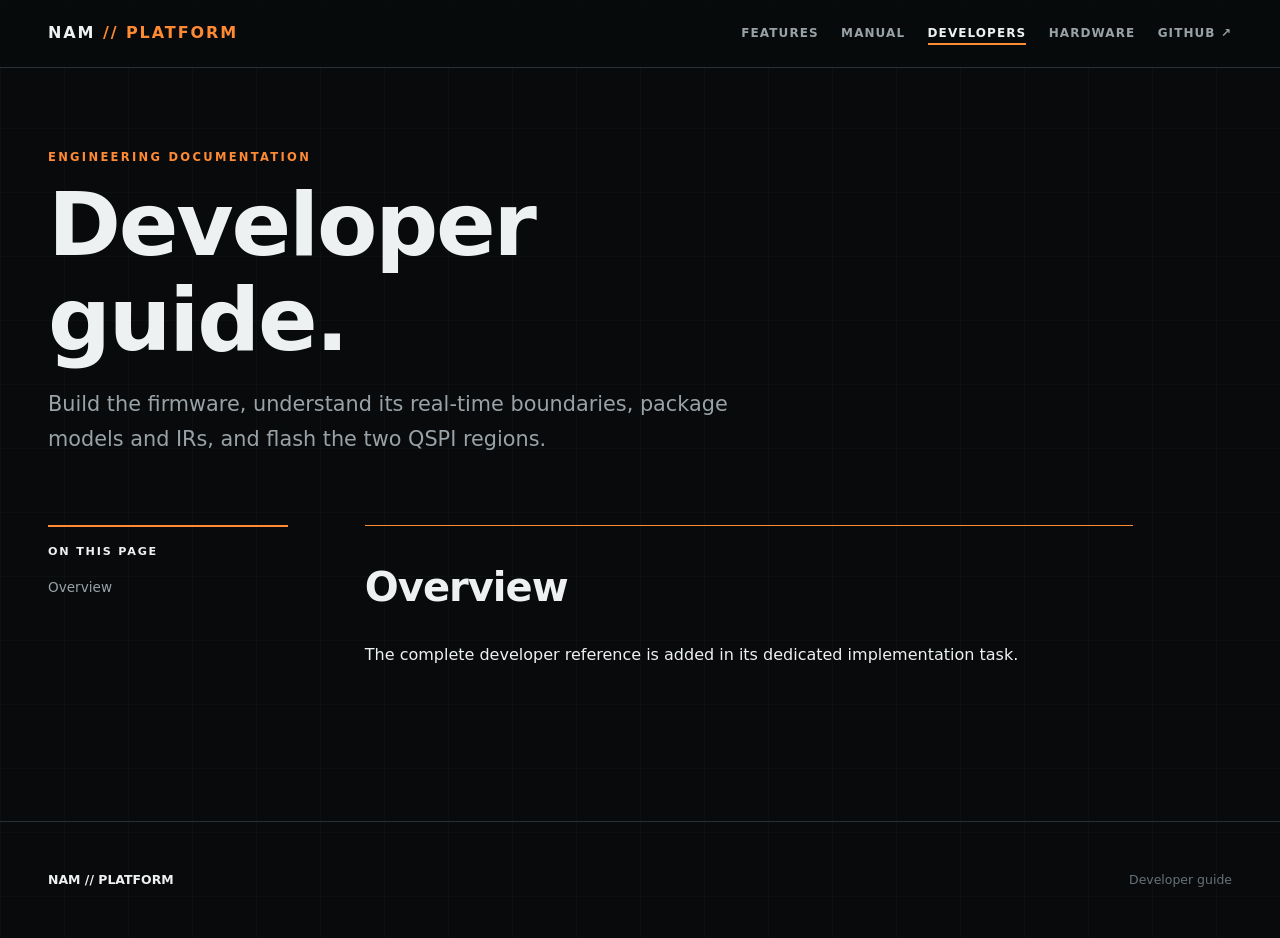
==== site/developers.html @ f5b3e2e0 "feat: add static project site shell" ====
<!doctype html>
<html lang="en">
<head>
  <meta charset="utf-8">
  <meta name="viewport" content="width=device-width, initial-scale=1">
  <meta name="description" content="Developer guide for building, flashing, and extending the NAM Platform Pedal firmware.">
  <title>Developer Guide · NAM Platform Pedal</title>
  <link rel="stylesheet" href="assets/site.css">
</head>
<body>
  <a class="skip-link" href="#content">Skip to content</a>
  <header class="site-header">
    <a class="wordmark" href="index.html">NAM <span>// PLATFORM</span></a>
    <button class="nav-toggle" type="button" aria-expanded="false" aria-controls="site-nav">Menu</button>
    <nav id="site-nav" aria-label="Primary">
      <a href="index.html">Features</a><a href="manual.html">Manual</a><a href="developers.html" aria-current="page">Developers</a><a href="hardware.html">Hardware</a><a href="https://github.com/balazsbencs/daisy-nam-pedal">GitHub <span aria-hidden="true">↗</span></a>
    </nav>
  </header>
  <main id="content">
    <div class="wrap page-hero"><div class="eyebrow">Engineering documentation</div><h1>Developer guide.</h1><p class="lede">Build the firmware, understand its real-time boundaries, package models and IRs, and flash the two QSPI regions.</p></div>
    <div class="wrap docs-layout"><aside class="toc"><strong>On this page</strong><a href="#overview">Overview</a></aside><article class="doc-content"><section id="overview"><h2>Overview</h2><p>The complete developer reference is added in its dedicated implementation task.</p></section></article></div>
  </main>
  <footer class="site-footer"><div class="footer-row"><strong>NAM // PLATFORM</strong><span>Developer guide</span></div></footer>
  <script src="assets/site.js" defer></script>
</body>
</html>
---- site/assets/site.css ----
:root {
  color-scheme: dark;
  --bg: #080a0c;
  --surface: #101416;
  --surface-2: #171c1f;
  --surface-3: #20262a;
  --line: #293136;
  --line-bright: #424d53;
  --text: #eef1f2;
  --muted: #98a2a7;
  --dim: #667279;
  --orange: #ff8a34;
  --cyan: #4bd4d0;
  --green: #55de91;
  --red: #ff5e57;
  --yellow: #f6cd55;
  --content: 74rem;
  --reading: 48rem;
  --radius: .75rem;
}

* { box-sizing: border-box; }
html { scroll-behavior: smooth; }
body {
  margin: 0;
  background:
    linear-gradient(rgba(255,255,255,.018) 1px, transparent 1px),
    linear-gradient(90deg, rgba(255,255,255,.018) 1px, transparent 1px),
    var(--bg);
  background-size: 4rem 4rem;
  color: var(--text);
  font-family: Inter, ui-sans-serif, system-ui, -apple-system, BlinkMacSystemFont, "Segoe UI", sans-serif;
  line-height: 1.65;
}

img, svg { max-width: 100%; }
a { color: var(--cyan); text-underline-offset: .2em; }
a:hover { color: var(--text); }
button, input { font: inherit; }
:focus-visible { outline: 3px solid var(--orange); outline-offset: 3px; }
::selection { background: var(--cyan); color: #061011; }

.skip-link {
  position: fixed;
  left: 1rem;
  top: -5rem;
  z-index: 100;
  background: var(--orange);
  color: #111;
  padding: .7rem 1rem;
  font-weight: 800;
}
.skip-link:focus { top: 1rem; }

.site-header {
  position: sticky;
  top: 0;
  z-index: 50;
  display: flex;
  align-items: center;
  justify-content: space-between;
  min-height: 4.25rem;
  padding: 0 max(1.25rem, calc((100% - var(--content)) / 2));
  border-bottom: 1px solid var(--line);
  background: rgba(8,10,12,.9);
  backdrop-filter: blur(18px);
}
.wordmark {
  color: var(--text);
  font-weight: 900;
  letter-spacing: .12em;
  text-decoration: none;
}
.wordmark span { color: var(--orange); }
#site-nav { display: flex; gap: 1.4rem; align-items: center; }
#site-nav a {
  color: var(--muted);
  font-size: .75rem;
  font-weight: 750;
  letter-spacing: .09em;
  text-decoration: none;
  text-transform: uppercase;
}
#site-nav a:hover, #site-nav a[aria-current="page"] { color: var(--text); }
#site-nav a[aria-current="page"] { box-shadow: 0 2px var(--orange); }
.nav-toggle {
  display: none;
  min-width: 44px;
  min-height: 44px;
  border: 1px solid var(--line-bright);
  background: var(--surface);
  color: var(--text);
}

main { min-height: 70vh; }
.wrap { width: min(calc(100% - 2.5rem), var(--content)); margin-inline: auto; }
.narrow { width: min(calc(100% - 2.5rem), var(--reading)); margin-inline: auto; }
.section { padding-block: clamp(4rem, 8vw, 7rem); border-top: 1px solid var(--line); }
.section-number, .eyebrow {
  color: var(--orange);
  font-size: .72rem;
  font-weight: 850;
  letter-spacing: .2em;
  text-transform: uppercase;
}
.eyebrow.cyan, .section-number.cyan { color: var(--cyan); }
h1, h2, h3 { margin-top: 0; line-height: 1.08; letter-spacing: -.025em; }
h1 { font-size: clamp(3rem, 8vw, 6.7rem); }
h2 { font-size: clamp(2rem, 4.5vw, 3.8rem); }
h3 { font-size: 1.25rem; }
p.lede { max-width: 43rem; color: var(--muted); font-size: clamp(1.05rem, 2vw, 1.3rem); }
.muted { color: var(--muted); }

.hero { padding-block: clamp(4.5rem, 10vw, 9rem); overflow: hidden; }
.hero-grid { display: grid; grid-template-columns: 1.05fr .95fr; gap: clamp(2.5rem, 7vw, 7rem); align-items: center; }
.hero h1 { margin: .7rem 0 1.2rem; max-width: 8ch; }
.hero-actions { display: flex; flex-wrap: wrap; gap: .75rem; margin-top: 2rem; }
.button {
  display: inline-flex;
  align-items: center;
  justify-content: center;
  min-height: 48px;
  padding: .7rem 1.1rem;
  border: 1px solid var(--cyan);
  color: var(--cyan);
  font-size: .78rem;
  font-weight: 850;
  letter-spacing: .08em;
  text-decoration: none;
  text-transform: uppercase;
}
.button.primary { border-color: var(--orange); background: var(--orange); color: #101010; }
.button:hover { border-color: var(--text); background: var(--text); color: #101010; }

.pedal-preview {
  width: min(100%, 29rem);
  margin-inline: auto;
  padding: 1.5rem;
  border: 1px solid var(--line-bright);
  border-radius: 1.5rem;
  background: linear-gradient(145deg, #30363a, #15191c 58%);
  box-shadow: 0 2.2rem 5rem rgba(0,0,0,.55), inset 0 1px rgba(255,255,255,.08);
}
.preview-knobs { display: grid; grid-template-columns: repeat(5, 1fr); gap: .65rem; }
.preview-knob { color: var(--muted); font-size: .55rem; font-weight: 800; text-align: center; text-transform: uppercase; }
.preview-knob::before {
  content: "";
  display: block;
  width: clamp(2.1rem, 6vw, 3.1rem);
  aspect-ratio: 1;
  margin: 0 auto .4rem;
  border: .5rem solid #b5babd;
  border-radius: 50%;
  background: conic-gradient(from 40deg, #262b2e 0 87%, var(--orange) 87% 90%, #262b2e 90%);
  box-shadow: 0 .2rem .4rem #090a0b;
}
.preview-screen {
  width: 43%;
  aspect-ratio: 3 / 4;
  margin: 2rem auto;
  padding: .75rem;
  border: 2px solid #59666c;
  border-radius: .35rem;
  background: #030506;
  box-shadow: inset 0 0 1.6rem #000;
  font-family: ui-monospace, SFMono-Regular, Menlo, monospace;
}
.screen-head { display: flex; justify-content: space-between; color: var(--dim); font-size: .55rem; }
.screen-badge { padding: .08rem .25rem; background: var(--green); color: #06110a; font-weight: 900; }
.screen-name { margin: .8rem 0; font-size: clamp(.65rem, 2vw, 1rem); font-weight: 800; }
.screen-block { margin-top: .45rem; padding: .42rem; border: 1px solid var(--orange); font-size: .58rem; }
.screen-block.cab { border-color: var(--cyan); }
.screen-block small { display: block; color: var(--orange); }
.screen-block.cab small { color: var(--cyan); }
.preview-switches { display: flex; justify-content: space-around; align-items: end; }
.preview-switch { color: var(--muted); font-size: .55rem; font-weight: 800; text-align: center; text-transform: uppercase; }
.preview-switch::before {
  content: "";
  display: block;
  width: 3.1rem;
  aspect-ratio: 1;
  margin: 0 auto .5rem;
  border: .48rem solid #8f9598;
  border-radius: 50%;
  background: #d7d9da;
  box-shadow: 0 .25rem 0 #565c5f;
}

.proof-grid { display: grid; grid-template-columns: repeat(4, 1fr); border: 1px solid var(--line); border-width: 1px 0; }
.proof { padding: 1.5rem; border-left: 1px solid var(--line); }
.proof:first-child { border-left: 0; }
.proof strong { display: block; font-size: 1.4rem; }
.proof span { color: var(--dim); font-size: .75rem; }

.feature-panel { margin-top: 2rem; padding: clamp(1.5rem, 4vw, 3rem); border: 1px solid var(--line); background: var(--surface); }
.feature-panel-grid, .path-grid { display: grid; grid-template-columns: 1fr 1fr; gap: 1rem; }
.path-card { min-height: 15rem; padding: 2rem; border: 1px solid var(--line); background: var(--surface); text-decoration: none; }
.path-card:hover { border-color: var(--cyan); background: var(--surface-2); }
.path-card.builder:hover { border-color: var(--orange); }
.path-card p { color: var(--muted); }
.path-card .card-link { color: var(--cyan); font-size: .76rem; font-weight: 850; letter-spacing: .1em; text-transform: uppercase; }
.path-card.builder .card-link { color: var(--orange); }

.signal-flow { display: flex; flex-wrap: wrap; gap: .55rem; align-items: center; margin-top: 2rem; }
.signal-flow span { padding: .55rem .7rem; border: 1px solid var(--line-bright); font: 700 .7rem ui-monospace, monospace; }
.signal-flow .amp { border-color: var(--orange); }
.signal-flow .cab { border-color: var(--cyan); }
.signal-flow .fx { border-color: var(--green); }
.signal-flow i { color: var(--dim); font-style: normal; }

.page-hero { padding-block: 5rem 3rem; }
.page-hero h1 { max-width: 11ch; margin: .6rem 0 1.1rem; font-size: clamp(3rem, 7vw, 5.5rem); }
.docs-layout { display: grid; grid-template-columns: 15rem minmax(0, var(--reading)); gap: clamp(2rem, 6vw, 6rem); align-items: start; padding-bottom: 6rem; }
.toc { position: sticky; top: 6rem; padding: 1rem 0; border-top: 2px solid var(--orange); }
.toc strong { display: block; margin-bottom: .65rem; font-size: .7rem; letter-spacing: .16em; text-transform: uppercase; }
.toc a { display: block; padding: .25rem 0; color: var(--muted); font-size: .85rem; text-decoration: none; }
.toc a:hover { color: var(--text); }
.doc-content section { padding: 2.5rem 0; border-top: 1px solid var(--line); scroll-margin-top: 5.5rem; }
.doc-content section:first-child { border-top-color: var(--orange); }
.doc-content h2 { font-size: clamp(1.7rem, 4vw, 2.5rem); }
.doc-content h3 { margin-top: 2rem; }
.doc-content li + li { margin-top: .45rem; }
.doc-content table { width: 100%; border-collapse: collapse; font-size: .88rem; }
.table-wrap { overflow-x: auto; border: 1px solid var(--line); }
th, td { padding: .75rem; border-bottom: 1px solid var(--line); text-align: left; vertical-align: top; }
th { color: var(--orange); font-size: .7rem; letter-spacing: .1em; text-transform: uppercase; }
tr:last-child td { border-bottom: 0; }
code { font-family: ui-monospace, SFMono-Regular, Menlo, monospace; color: #b9f4f1; }
pre { position: relative; overflow-x: auto; padding: 1.25rem; border: 1px solid var(--line); background: #050708; line-height: 1.5; }
.copy-code { position: absolute; top: .5rem; right: .5rem; min-width: 44px; min-height: 36px; border: 1px solid var(--line-bright); background: var(--surface-2); color: var(--muted); font-size: .7rem; }
.callout { margin: 1.5rem 0; padding: 1rem 1.1rem; border-left: 3px solid var(--cyan); background: var(--surface); }
.callout.warning { border-left-color: var(--orange); }
.callout.danger { border-left-color: var(--red); }
.callout strong { display: block; color: var(--text); }

.site-footer { padding: 3rem max(1.25rem, calc((100% - var(--content)) / 2)); border-top: 1px solid var(--line); color: var(--dim); font-size: .78rem; }
.site-footer strong { color: var(--text); }
.footer-row { display: flex; justify-content: space-between; gap: 2rem; }

@media (max-width: 52rem) {
  .nav-toggle { display: block; }
  #site-nav { display: none; position: absolute; top: 4.25rem; left: 0; right: 0; padding: 1.25rem; border-bottom: 1px solid var(--line); background: var(--bg); flex-direction: column; align-items: stretch; }
  #site-nav[data-open] { display: flex; }
  #site-nav a { min-height: 44px; display: flex; align-items: center; }
  .hero-grid, .feature-panel-grid, .docs-layout { grid-template-columns: 1fr; }
  .hero-copy { text-align: center; }
  .hero h1, .hero p { margin-inline: auto; }
  .hero-actions { justify-content: center; }
  .toc { position: static; columns: 2; }
  .proof-grid { grid-template-columns: 1fr 1fr; }
  .proof:nth-child(3) { border-left: 0; border-top: 1px solid var(--line); }
  .proof:nth-child(4) { border-top: 1px solid var(--line); }
}

@media (max-width: 34rem) {
  .wrap, .narrow { width: min(calc(100% - 1.5rem), var(--content)); }
  .hero { padding-top: 3rem; }
  .path-grid, .proof-grid { grid-template-columns: 1fr; }
  .proof { border-left: 0; border-top: 1px solid var(--line); }
  .proof:first-child { border-top: 0; }
  .toc { columns: 1; }
  .preview-knobs { gap: .25rem; }
  .preview-knob::before { border-width: .35rem; }
  .preview-screen { width: 52%; }
  .footer-row { flex-direction: column; }
}

@media (prefers-reduced-motion: reduce) {
  *, *::before, *::after { scroll-behavior: auto !important; animation-duration: .01ms !important; animation-iteration-count: 1 !important; transition-duration: .01ms !important; }
}
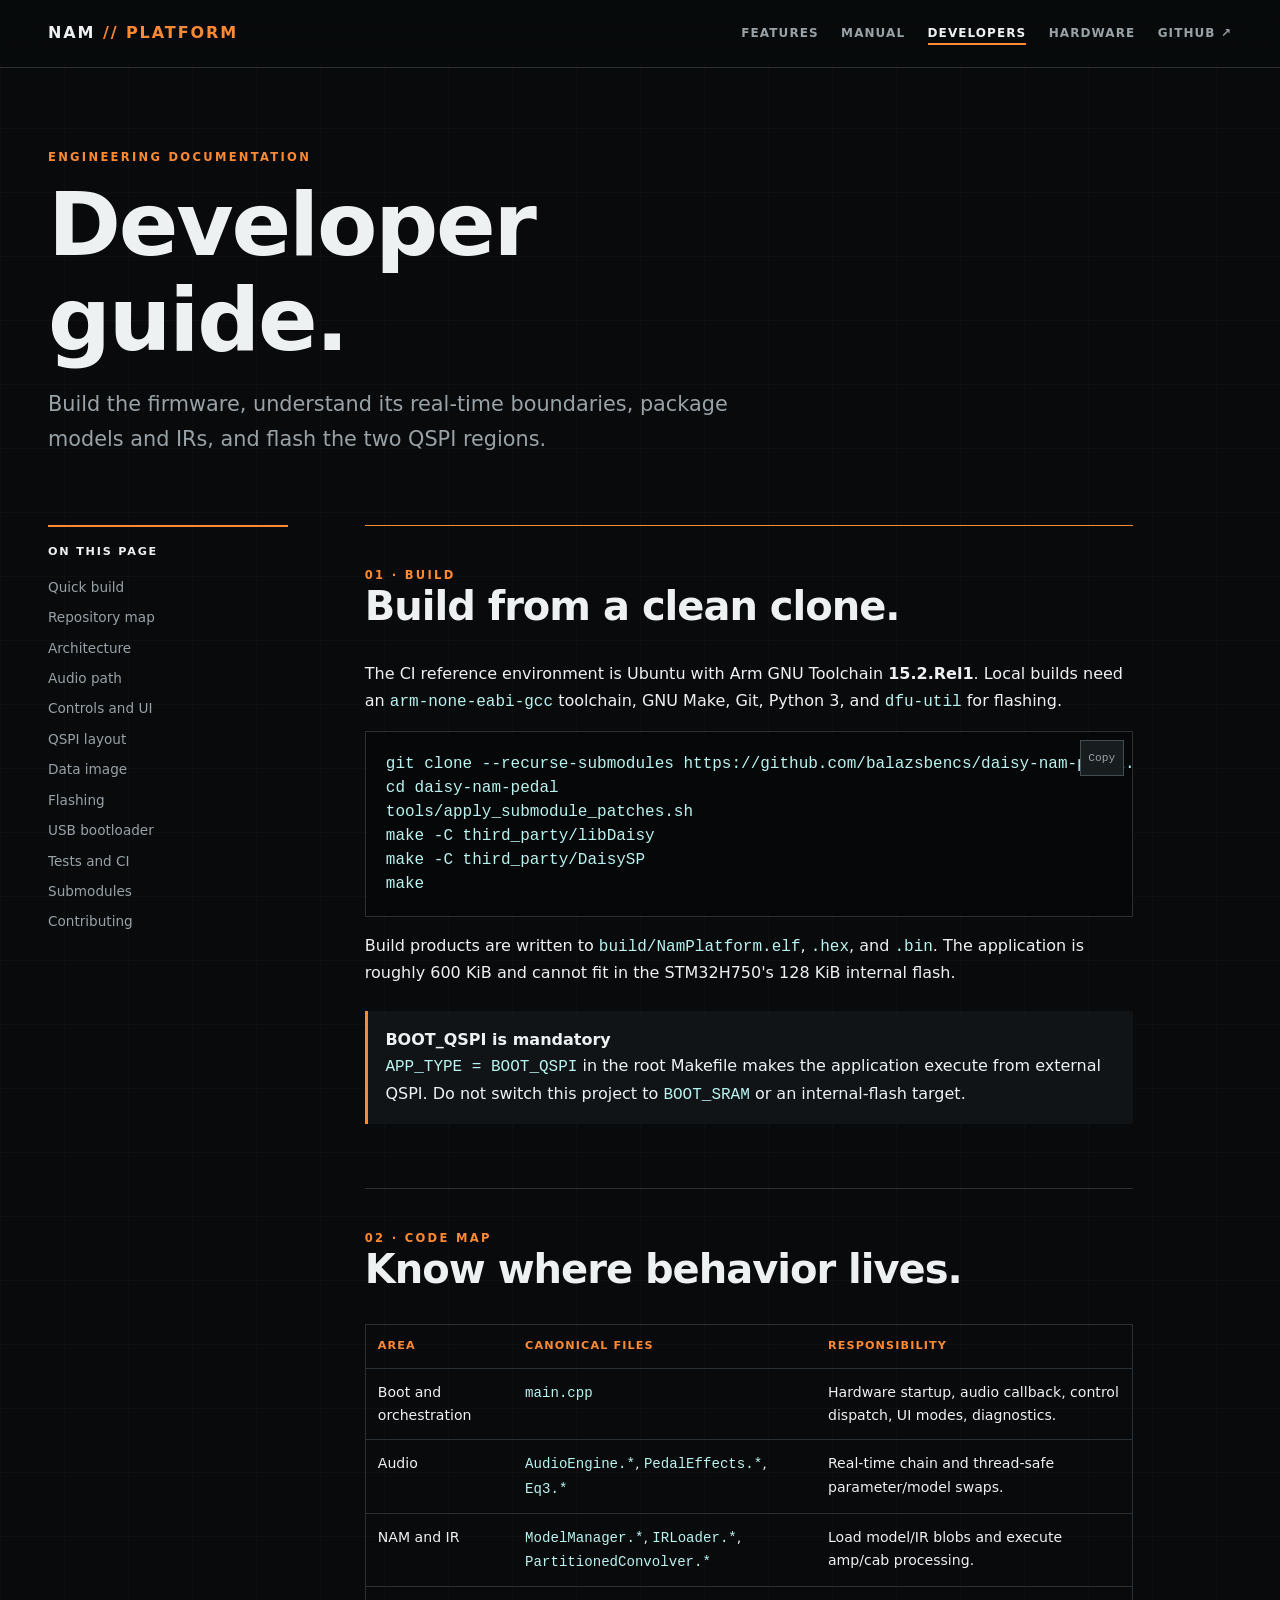
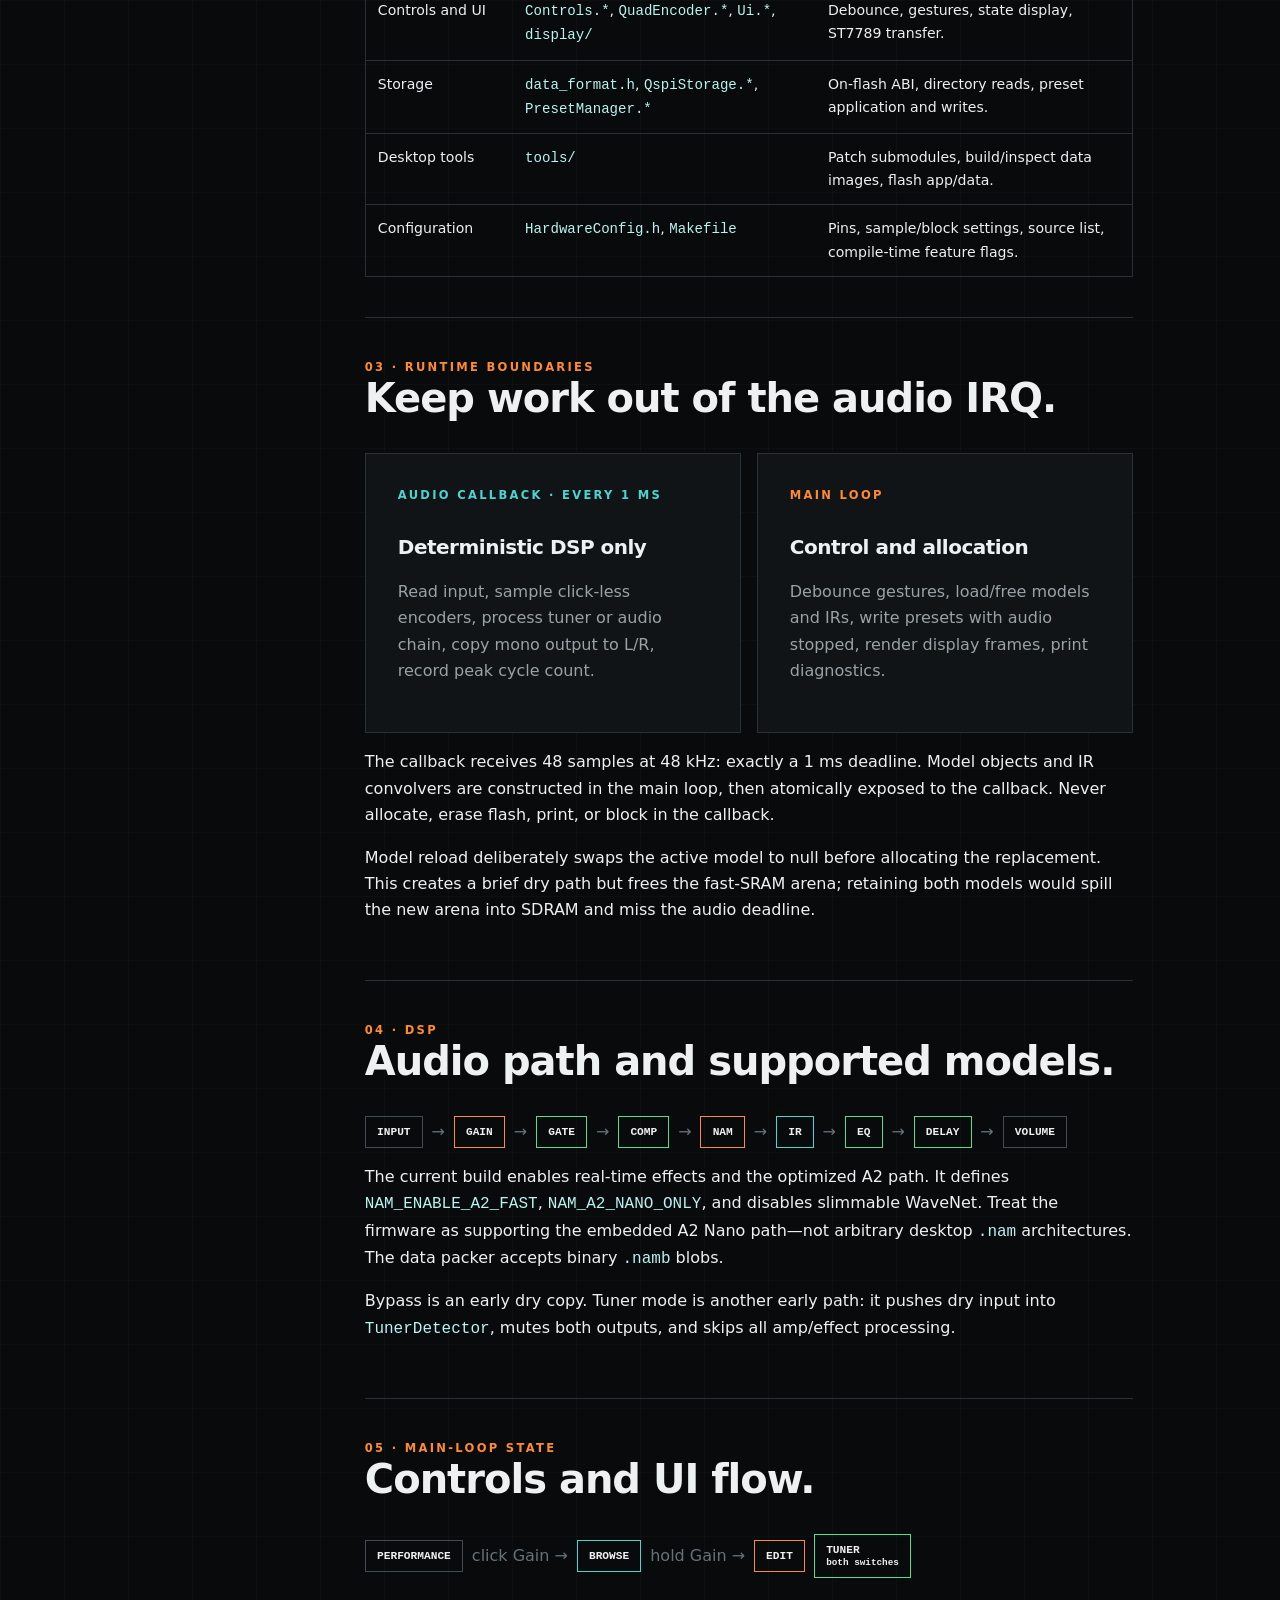
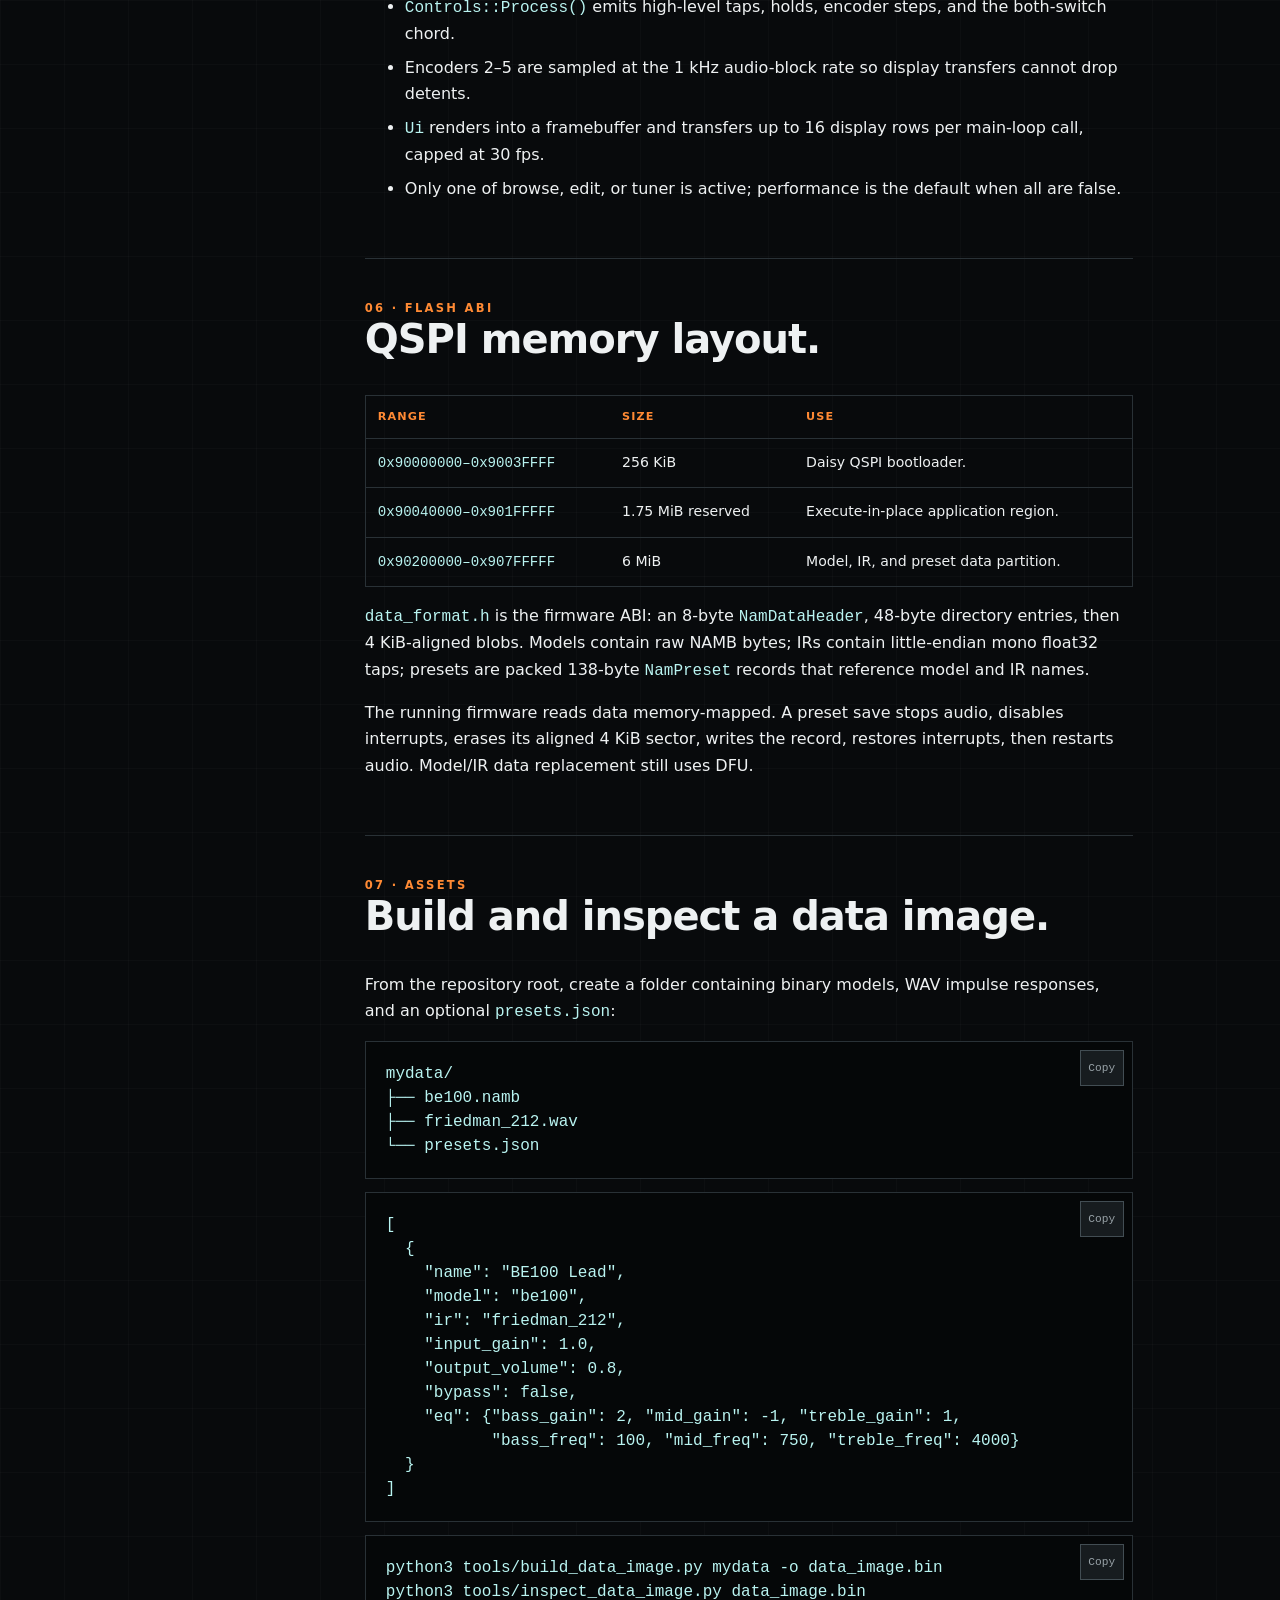
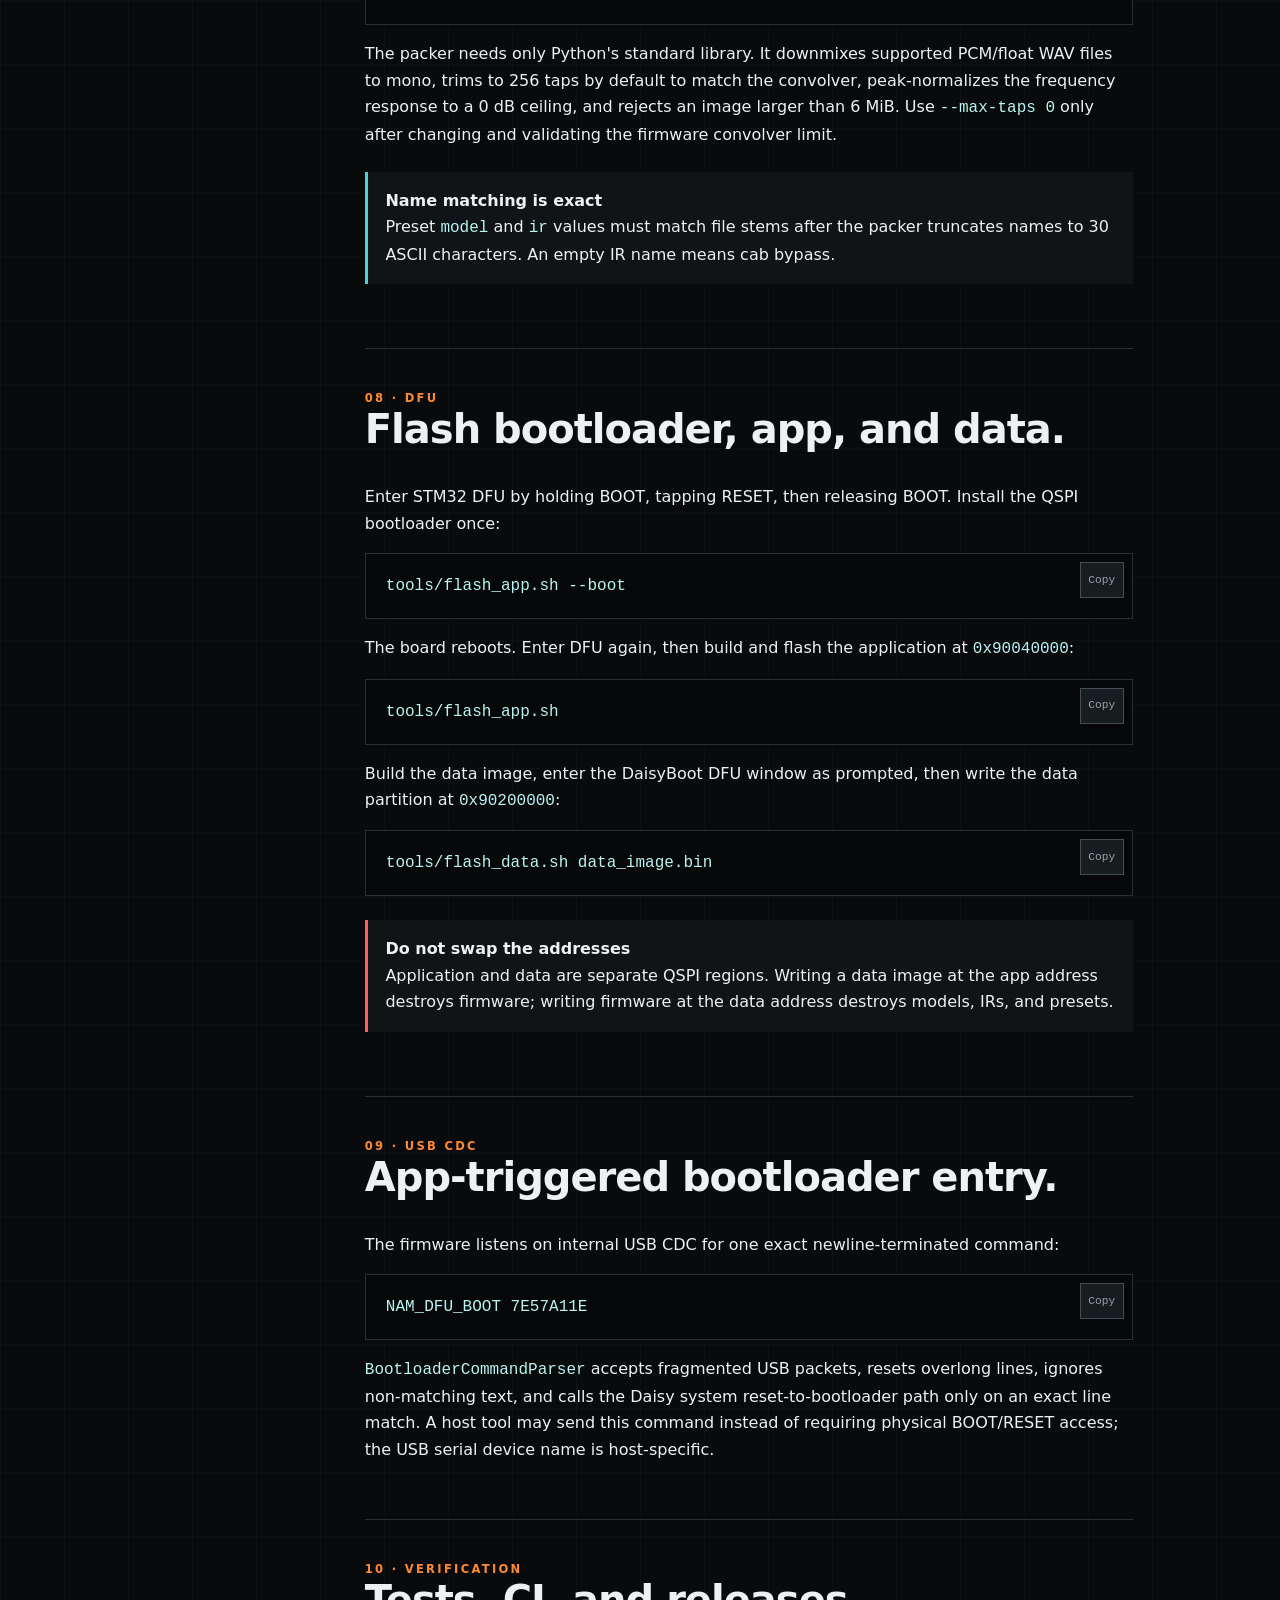
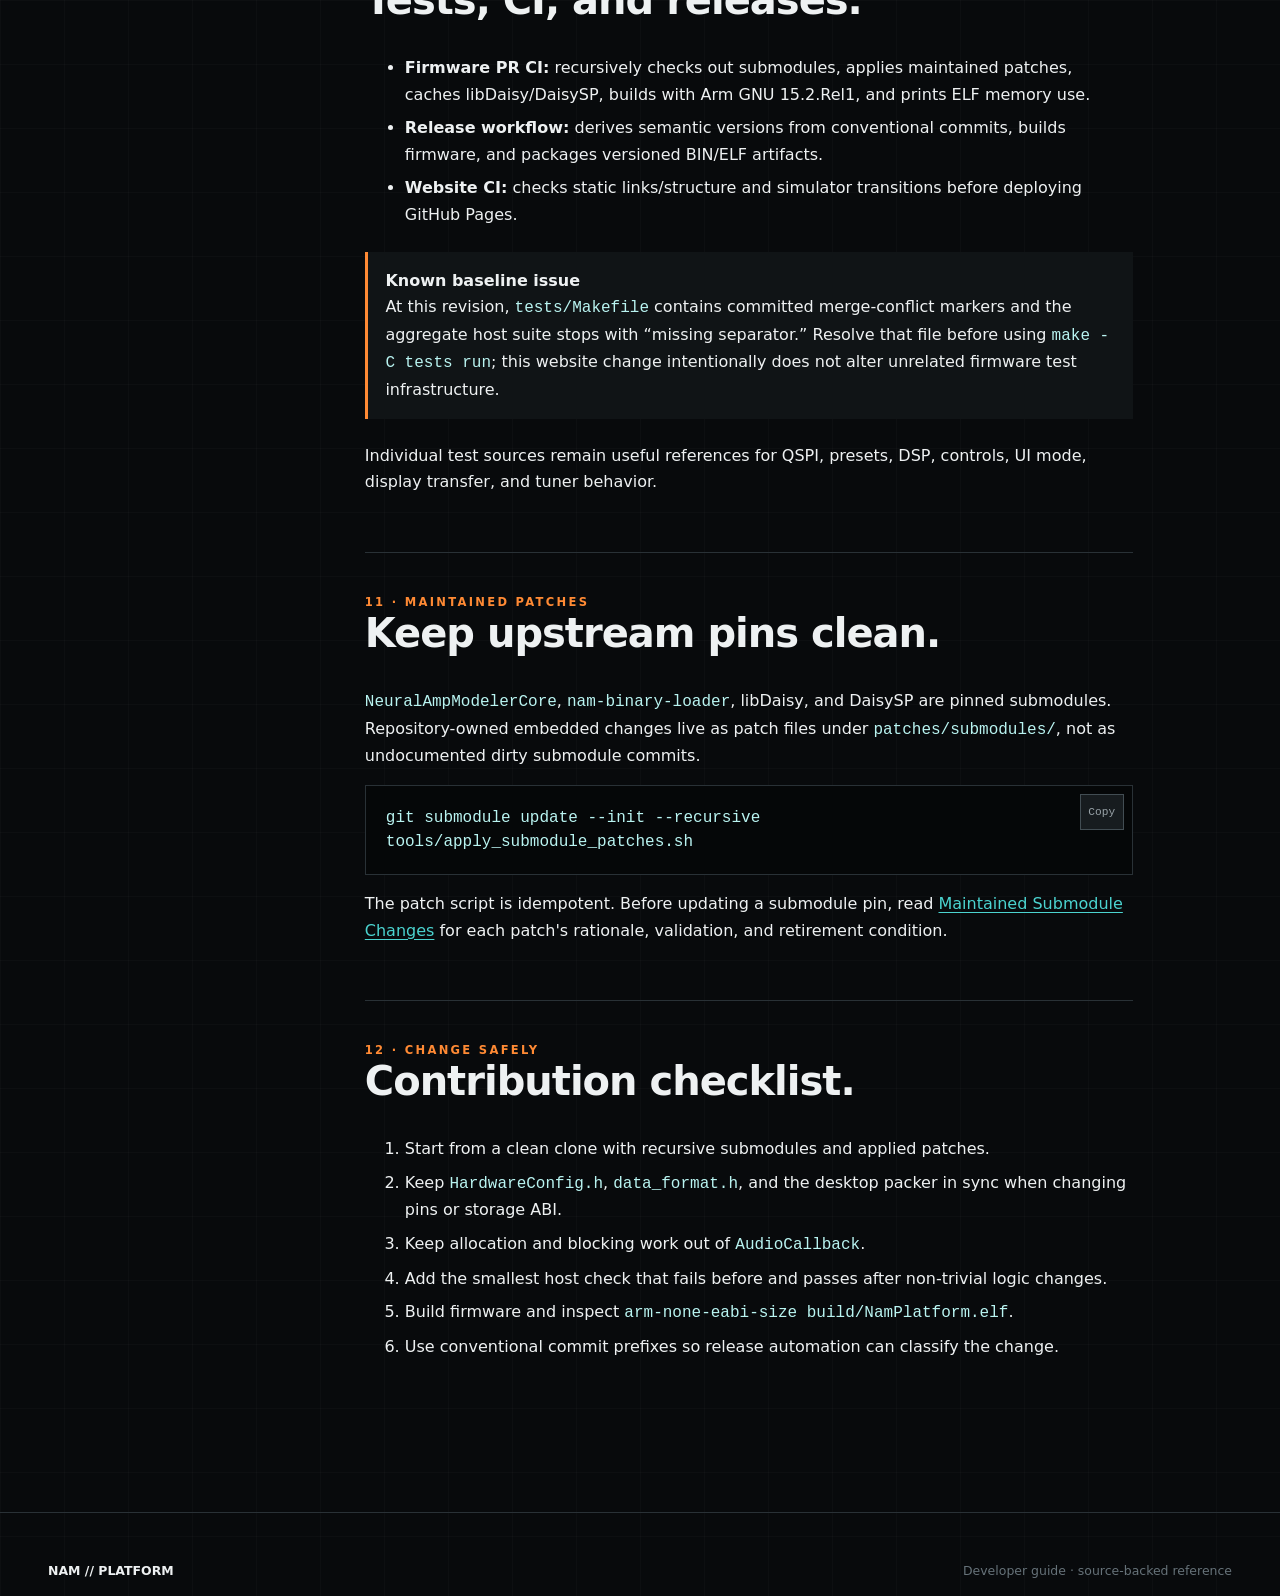
==== commit e589c3a4: "docs: add developer website guide" ====
--- a/site/developers.html
+++ b/site/developers.html
@@ -16,11 +16,178 @@
       <a href="index.html">Features</a><a href="manual.html">Manual</a><a href="developers.html" aria-current="page">Developers</a><a href="hardware.html">Hardware</a><a href="https://github.com/balazsbencs/daisy-nam-pedal">GitHub <span aria-hidden="true">↗</span></a>
     </nav>
   </header>
+
   <main id="content">
-    <div class="wrap page-hero"><div class="eyebrow">Engineering documentation</div><h1>Developer guide.</h1><p class="lede">Build the firmware, understand its real-time boundaries, package models and IRs, and flash the two QSPI regions.</p></div>
-    <div class="wrap docs-layout"><aside class="toc"><strong>On this page</strong><a href="#overview">Overview</a></aside><article class="doc-content"><section id="overview"><h2>Overview</h2><p>The complete developer reference is added in its dedicated implementation task.</p></section></article></div>
+    <div class="wrap page-hero">
+      <div class="eyebrow">Engineering documentation</div>
+      <h1>Developer guide.</h1>
+      <p class="lede">Build the firmware, understand its real-time boundaries, package models and IRs, and flash the two QSPI regions.</p>
+    </div>
+
+    <div class="wrap docs-layout">
+      <aside class="toc">
+        <strong>On this page</strong>
+        <a href="#quick-build">Quick build</a><a href="#repository">Repository map</a><a href="#architecture">Architecture</a><a href="#audio">Audio path</a><a href="#ui">Controls and UI</a><a href="#qspi">QSPI layout</a><a href="#data-image">Data image</a><a href="#flashing">Flashing</a><a href="#bootloader">USB bootloader</a><a href="#tests">Tests and CI</a><a href="#submodules">Submodules</a><a href="#contributing">Contributing</a>
+      </aside>
+
+      <article class="doc-content">
+        <section id="quick-build">
+          <div class="section-number">01 · Build</div>
+          <h2>Build from a clean clone.</h2>
+          <p>The CI reference environment is Ubuntu with Arm GNU Toolchain <strong>15.2.Rel1</strong>. Local builds need an <code>arm-none-eabi-gcc</code> toolchain, GNU Make, Git, Python 3, and <code>dfu-util</code> for flashing.</p>
+          <pre><code>git clone --recurse-submodules https://github.com/balazsbencs/daisy-nam-pedal.git
+cd daisy-nam-pedal
+tools/apply_submodule_patches.sh
+make -C third_party/libDaisy
+make -C third_party/DaisySP
+make</code></pre>
+          <p>Build products are written to <code>build/NamPlatform.elf</code>, <code>.hex</code>, and <code>.bin</code>. The application is roughly 600 KiB and cannot fit in the STM32H750's 128 KiB internal flash.</p>
+          <div class="callout warning"><strong>BOOT_QSPI is mandatory</strong><code>APP_TYPE = BOOT_QSPI</code> in the root Makefile makes the application execute from external QSPI. Do not switch this project to <code>BOOT_SRAM</code> or an internal-flash target.</div>
+        </section>
+
+        <section id="repository">
+          <div class="section-number">02 · Code map</div>
+          <h2>Know where behavior lives.</h2>
+          <div class="table-wrap"><table><thead><tr><th>Area</th><th>Canonical files</th><th>Responsibility</th></tr></thead><tbody>
+            <tr><td>Boot and orchestration</td><td><code>main.cpp</code></td><td>Hardware startup, audio callback, control dispatch, UI modes, diagnostics.</td></tr>
+            <tr><td>Audio</td><td><code>AudioEngine.*</code>, <code>PedalEffects.*</code>, <code>Eq3.*</code></td><td>Real-time chain and thread-safe parameter/model swaps.</td></tr>
+            <tr><td>NAM and IR</td><td><code>ModelManager.*</code>, <code>IRLoader.*</code>, <code>PartitionedConvolver.*</code></td><td>Load model/IR blobs and execute amp/cab processing.</td></tr>
+            <tr><td>Controls and UI</td><td><code>Controls.*</code>, <code>QuadEncoder.*</code>, <code>Ui.*</code>, <code>display/</code></td><td>Debounce, gestures, state display, ST7789 transfer.</td></tr>
+            <tr><td>Storage</td><td><code>data_format.h</code>, <code>QspiStorage.*</code>, <code>PresetManager.*</code></td><td>On-flash ABI, directory reads, preset application and writes.</td></tr>
+            <tr><td>Desktop tools</td><td><code>tools/</code></td><td>Patch submodules, build/inspect data images, flash app/data.</td></tr>
+            <tr><td>Configuration</td><td><code>HardwareConfig.h</code>, <code>Makefile</code></td><td>Pins, sample/block settings, source list, compile-time feature flags.</td></tr>
+          </tbody></table></div>
+        </section>
+
+        <section id="architecture">
+          <div class="section-number">03 · Runtime boundaries</div>
+          <h2>Keep work out of the audio IRQ.</h2>
+          <div class="feature-panel-grid" aria-label="Audio interrupt and main loop responsibilities">
+            <div class="path-card"><div class="eyebrow cyan">Audio callback · every 1 ms</div><h3>Deterministic DSP only</h3><p>Read input, sample click-less encoders, process tuner or audio chain, copy mono output to L/R, record peak cycle count.</p></div>
+            <div class="path-card builder"><div class="eyebrow">Main loop</div><h3>Control and allocation</h3><p>Debounce gestures, load/free models and IRs, write presets with audio stopped, render display frames, print diagnostics.</p></div>
+          </div>
+          <p>The callback receives 48 samples at 48 kHz: exactly a 1 ms deadline. Model objects and IR convolvers are constructed in the main loop, then atomically exposed to the callback. Never allocate, erase flash, print, or block in the callback.</p>
+          <p>Model reload deliberately swaps the active model to null before allocating the replacement. This creates a brief dry path but frees the fast-SRAM arena; retaining both models would spill the new arena into SDRAM and miss the audio deadline.</p>
+        </section>
+
+        <section id="audio">
+          <div class="section-number">04 · DSP</div>
+          <h2>Audio path and supported models.</h2>
+          <div class="signal-flow" aria-label="Audio callback processing order">
+            <span>INPUT</span><i>→</i><span class="amp">GAIN</span><i>→</i><span class="fx">GATE</span><i>→</i><span class="fx">COMP</span><i>→</i><span class="amp">NAM</span><i>→</i><span class="cab">IR</span><i>→</i><span class="fx">EQ</span><i>→</i><span class="fx">DELAY</span><i>→</i><span>VOLUME</span>
+          </div>
+          <p>The current build enables real-time effects and the optimized A2 path. It defines <code>NAM_ENABLE_A2_FAST</code>, <code>NAM_A2_NANO_ONLY</code>, and disables slimmable WaveNet. Treat the firmware as supporting the embedded A2 Nano path—not arbitrary desktop <code>.nam</code> architectures. The data packer accepts binary <code>.namb</code> blobs.</p>
+          <p>Bypass is an early dry copy. Tuner mode is another early path: it pushes dry input into <code>TunerDetector</code>, mutes both outputs, and skips all amp/effect processing.</p>
+        </section>
+
+        <section id="ui">
+          <div class="section-number">05 · Main-loop state</div>
+          <h2>Controls and UI flow.</h2>
+          <div class="signal-flow" aria-label="User interface state transitions"><span>PERFORMANCE</span><i>click Gain →</i><span class="cab">BROWSE</span><i>hold Gain →</i><span class="amp">EDIT</span><span class="fx">TUNER<br><small>both switches</small></span></div>
+          <ul>
+            <li><code>Controls::Process()</code> emits high-level taps, holds, encoder steps, and the both-switch chord.</li>
+            <li>Encoders 2–5 are sampled at the 1 kHz audio-block rate so display transfers cannot drop detents.</li>
+            <li><code>Ui</code> renders into a framebuffer and transfers up to 16 display rows per main-loop call, capped at 30 fps.</li>
+            <li>Only one of browse, edit, or tuner is active; performance is the default when all are false.</li>
+          </ul>
+        </section>
+
+        <section id="qspi">
+          <div class="section-number">06 · Flash ABI</div>
+          <h2>QSPI memory layout.</h2>
+          <div class="table-wrap"><table><thead><tr><th>Range</th><th>Size</th><th>Use</th></tr></thead><tbody>
+            <tr><td><code>0x90000000–0x9003FFFF</code></td><td>256 KiB</td><td>Daisy QSPI bootloader.</td></tr>
+            <tr><td><code>0x90040000–0x901FFFFF</code></td><td>1.75 MiB reserved</td><td>Execute-in-place application region.</td></tr>
+            <tr><td><code>0x90200000–0x907FFFFF</code></td><td>6 MiB</td><td>Model, IR, and preset data partition.</td></tr>
+          </tbody></table></div>
+          <p><code>data_format.h</code> is the firmware ABI: an 8-byte <code>NamDataHeader</code>, 48-byte directory entries, then 4 KiB-aligned blobs. Models contain raw NAMB bytes; IRs contain little-endian mono float32 taps; presets are packed 138-byte <code>NamPreset</code> records that reference model and IR names.</p>
+          <p>The running firmware reads data memory-mapped. A preset save stops audio, disables interrupts, erases its aligned 4 KiB sector, writes the record, restores interrupts, then restarts audio. Model/IR data replacement still uses DFU.</p>
+        </section>
+
+        <section id="data-image">
+          <div class="section-number">07 · Assets</div>
+          <h2>Build and inspect a data image.</h2>
+          <p>From the repository root, create a folder containing binary models, WAV impulse responses, and an optional <code>presets.json</code>:</p>
+          <pre><code>mydata/
+├── be100.namb
+├── friedman_212.wav
+└── presets.json</code></pre>
+          <pre><code>[
+  {
+    "name": "BE100 Lead",
+    "model": "be100",
+    "ir": "friedman_212",
+    "input_gain": 1.0,
+    "output_volume": 0.8,
+    "bypass": false,
+    "eq": {"bass_gain": 2, "mid_gain": -1, "treble_gain": 1,
+           "bass_freq": 100, "mid_freq": 750, "treble_freq": 4000}
+  }
+]</code></pre>
+          <pre><code>python3 tools/build_data_image.py mydata -o data_image.bin
+python3 tools/inspect_data_image.py data_image.bin</code></pre>
+          <p>The packer needs only Python's standard library. It downmixes supported PCM/float WAV files to mono, trims to 256 taps by default to match the convolver, peak-normalizes the frequency response to a 0 dB ceiling, and rejects an image larger than 6 MiB. Use <code>--max-taps 0</code> only after changing and validating the firmware convolver limit.</p>
+          <div class="callout"><strong>Name matching is exact</strong>Preset <code>model</code> and <code>ir</code> values must match file stems after the packer truncates names to 30 ASCII characters. An empty IR name means cab bypass.</div>
+        </section>
+
+        <section id="flashing">
+          <div class="section-number">08 · DFU</div>
+          <h2>Flash bootloader, app, and data.</h2>
+          <p>Enter STM32 DFU by holding BOOT, tapping RESET, then releasing BOOT. Install the QSPI bootloader once:</p>
+          <pre><code>tools/flash_app.sh --boot</code></pre>
+          <p>The board reboots. Enter DFU again, then build and flash the application at <code>0x90040000</code>:</p>
+          <pre><code>tools/flash_app.sh</code></pre>
+          <p>Build the data image, enter the DaisyBoot DFU window as prompted, then write the data partition at <code>0x90200000</code>:</p>
+          <pre><code>tools/flash_data.sh data_image.bin</code></pre>
+          <div class="callout danger"><strong>Do not swap the addresses</strong>Application and data are separate QSPI regions. Writing a data image at the app address destroys firmware; writing firmware at the data address destroys models, IRs, and presets.</div>
+        </section>
+
+        <section id="bootloader">
+          <div class="section-number">09 · USB CDC</div>
+          <h2>App-triggered bootloader entry.</h2>
+          <p>The firmware listens on internal USB CDC for one exact newline-terminated command:</p>
+          <pre><code>NAM_DFU_BOOT 7E57A11E</code></pre>
+          <p><code>BootloaderCommandParser</code> accepts fragmented USB packets, resets overlong lines, ignores non-matching text, and calls the Daisy system reset-to-bootloader path only on an exact line match. A host tool may send this command instead of requiring physical BOOT/RESET access; the USB serial device name is host-specific.</p>
+        </section>
+
+        <section id="tests">
+          <div class="section-number">10 · Verification</div>
+          <h2>Tests, CI, and releases.</h2>
+          <ul>
+            <li><strong>Firmware PR CI:</strong> recursively checks out submodules, applies maintained patches, caches libDaisy/DaisySP, builds with Arm GNU 15.2.Rel1, and prints ELF memory use.</li>
+            <li><strong>Release workflow:</strong> derives semantic versions from conventional commits, builds firmware, and packages versioned BIN/ELF artifacts.</li>
+            <li><strong>Website CI:</strong> checks static links/structure and simulator transitions before deploying GitHub Pages.</li>
+          </ul>
+          <div class="callout warning"><strong>Known baseline issue</strong>At this revision, <code>tests/Makefile</code> contains committed merge-conflict markers and the aggregate host suite stops with “missing separator.” Resolve that file before using <code>make -C tests run</code>; this website change intentionally does not alter unrelated firmware test infrastructure.</div>
+          <p>Individual test sources remain useful references for QSPI, presets, DSP, controls, UI mode, display transfer, and tuner behavior.</p>
+        </section>
+
+        <section id="submodules">
+          <div class="section-number">11 · Maintained patches</div>
+          <h2>Keep upstream pins clean.</h2>
+          <p><code>NeuralAmpModelerCore</code>, <code>nam-binary-loader</code>, libDaisy, and DaisySP are pinned submodules. Repository-owned embedded changes live as patch files under <code>patches/submodules/</code>, not as undocumented dirty submodule commits.</p>
+          <pre><code>git submodule update --init --recursive
+tools/apply_submodule_patches.sh</code></pre>
+          <p>The patch script is idempotent. Before updating a submodule pin, read <a href="https://github.com/balazsbencs/daisy-nam-pedal/blob/main/docs/SUBMODULE_CHANGES.md">Maintained Submodule Changes</a> for each patch's rationale, validation, and retirement condition.</p>
+        </section>
+
+        <section id="contributing">
+          <div class="section-number">12 · Change safely</div>
+          <h2>Contribution checklist.</h2>
+          <ol>
+            <li>Start from a clean clone with recursive submodules and applied patches.</li>
+            <li>Keep <code>HardwareConfig.h</code>, <code>data_format.h</code>, and the desktop packer in sync when changing pins or storage ABI.</li>
+            <li>Keep allocation and blocking work out of <code>AudioCallback</code>.</li>
+            <li>Add the smallest host check that fails before and passes after non-trivial logic changes.</li>
+            <li>Build firmware and inspect <code>arm-none-eabi-size build/NamPlatform.elf</code>.</li>
+            <li>Use conventional commit prefixes so release automation can classify the change.</li>
+          </ol>
+        </section>
+      </article>
+    </div>
   </main>
-  <footer class="site-footer"><div class="footer-row"><strong>NAM // PLATFORM</strong><span>Developer guide</span></div></footer>
+
+  <footer class="site-footer"><div class="footer-row"><strong>NAM // PLATFORM</strong><span>Developer guide · source-backed reference</span></div></footer>
   <script src="assets/site.js" defer></script>
 </body>
 </html>
--- a/site/assets/site.css
+++ b/site/assets/site.css
@@ -233,6 +233,93 @@
 .callout.danger { border-left-color: var(--red); }
 .callout strong { display: block; color: var(--text); }
 
+.simulator-workbench { display: grid; grid-template-columns: minmax(19rem, 31rem) minmax(15rem, 1fr); gap: clamp(1.5rem, 5vw, 4rem); align-items: start; }
+.pedal {
+  padding: clamp(1rem, 3vw, 1.6rem);
+  border: 1px solid var(--line-bright);
+  border-radius: 1.5rem;
+  background: linear-gradient(145deg, #30363a, #15191c 58%);
+  box-shadow: 0 2rem 4rem rgba(0,0,0,.5), inset 0 1px rgba(255,255,255,.08);
+  touch-action: pan-y;
+}
+.pedal-controls { display: grid; grid-template-columns: repeat(5, minmax(0, 1fr)); gap: .35rem; }
+.encoder-control, .footswitch {
+  min-width: 44px;
+  min-height: 58px;
+  padding: .25rem;
+  border: 0;
+  background: transparent;
+  color: var(--muted);
+  font-size: clamp(.48rem, 1.5vw, .62rem);
+  font-weight: 850;
+  letter-spacing: .05em;
+  text-transform: uppercase;
+  touch-action: none;
+  user-select: none;
+}
+.encoder-control:disabled { opacity: .35; }
+.knob {
+  --turn: 0deg;
+  position: relative;
+  display: block;
+  width: clamp(2.5rem, 8vw, 3.7rem);
+  aspect-ratio: 1;
+  margin: 0 auto .4rem;
+  border: clamp(.38rem, 1.2vw, .58rem) solid #b4b9bc;
+  border-radius: 50%;
+  background: #252a2d;
+  box-shadow: 0 .25rem .45rem #090a0b, inset 0 0 0 1px #151719;
+  transform: rotate(var(--turn));
+}
+.knob::after { content: ""; position: absolute; left: calc(50% - 1px); top: .15rem; width: 2px; height: 32%; background: var(--orange); }
+.control-value { display: block; margin-top: .2rem; color: var(--text); font-family: ui-monospace, monospace; font-size: .62rem; letter-spacing: 0; }
+.pedal-screen {
+  width: min(58%, 15rem);
+  aspect-ratio: 3 / 4;
+  margin: 1.6rem auto;
+  overflow: hidden;
+  padding: clamp(.7rem, 2.2vw, 1rem);
+  border: 2px solid #5a676d;
+  border-radius: .4rem;
+  background: #020405;
+  box-shadow: inset 0 0 1.6rem #000;
+  font-family: ui-monospace, SFMono-Regular, Menlo, monospace;
+  line-height: 1.25;
+}
+.display-header { display: flex; justify-content: space-between; align-items: center; color: var(--dim); font-size: clamp(.52rem, 1.6vw, .7rem); }
+.display-badge { padding: .12rem .3rem; background: var(--green); color: #061109; font-weight: 900; }
+.display-badge.bypass { background: var(--red); color: #180303; }
+.display-title { overflow: hidden; margin: .8rem 0; color: var(--text); font-size: clamp(.75rem, 2.4vw, 1.15rem); font-weight: 900; text-overflow: ellipsis; white-space: nowrap; }
+.display-edited { color: var(--yellow); font-size: .58rem; }
+.display-card { margin-top: .5rem; padding: .5rem; border: 1px solid var(--orange); font-size: clamp(.56rem, 1.7vw, .75rem); }
+.display-card.cab { border-color: var(--cyan); }
+.display-card small { display: block; color: var(--orange); }
+.display-card.cab small { color: var(--cyan); }
+.display-meters { display: grid; grid-template-columns: repeat(5, 1fr); gap: .25rem; height: 3.5rem; margin-top: .65rem; align-items: end; }
+.display-meter { position: relative; height: 100%; border: 1px solid #253035; }
+.display-meter::after { content: ""; position: absolute; inset: auto 2px 2px; height: var(--meter, 20%); background: var(--green); }
+.display-meter:first-child::after, .display-meter:last-child::after { background: var(--cyan); }
+.display-meter span { position: absolute; bottom: -1rem; left: 50%; color: var(--dim); font-size: .42rem; transform: translateX(-50%); }
+.display-list { margin: .6rem -.3rem 0; padding: 0; list-style: none; font-size: clamp(.56rem, 1.8vw, .75rem); }
+.display-list li { overflow: hidden; padding: .35rem .45rem; text-overflow: ellipsis; white-space: nowrap; }
+.display-list li.active { border-left: 3px solid var(--green); background: #11181a; color: var(--green); }
+.display-list li.editing { border-left-color: var(--cyan); color: var(--cyan); }
+.display-list small { display: block; color: var(--dim); }
+.display-tuner { display: grid; place-items: center; height: 80%; text-align: center; }
+.display-note { font-size: clamp(2rem, 8vw, 4rem); font-weight: 900; }
+.tuner-track { position: relative; width: 100%; height: 2px; margin: 1rem 0; background: var(--dim); }
+.tuner-track::before { content: ""; position: absolute; left: calc(50% - 1px); top: -.5rem; width: 2px; height: 1rem; background: var(--green); }
+.pedal-switches { display: grid; grid-template-columns: 1fr auto 1fr; gap: 1rem; align-items: end; }
+.footswitch::before { content: ""; display: block; width: 3.5rem; aspect-ratio: 1; margin: 0 auto .55rem; border: .5rem solid #8f9598; border-radius: 50%; background: #d7d9da; box-shadow: 0 .28rem 0 #565c5f; }
+.footswitch[data-pressed]::before { transform: translateY(.2rem); box-shadow: 0 .08rem 0 #565c5f; }
+.pedal-mark { align-self: center; color: var(--orange); font-size: .75rem; font-weight: 900; letter-spacing: .14em; }
+.simulator-side { position: sticky; top: 6rem; }
+.mode-panel { padding: 1.4rem; border-left: 3px solid var(--orange); background: var(--surface); }
+.mode-panel ul { padding-left: 1.2rem; }
+.mode-panel li + li { margin-top: .4rem; }
+.demo-note { color: var(--muted); font-size: .8rem; }
+.reset-demo { min-width: 44px; min-height: 44px; margin-top: 1rem; border: 1px solid var(--line-bright); background: transparent; color: var(--muted); font-size: .72rem; font-weight: 800; letter-spacing: .08em; text-transform: uppercase; }
+
 .site-footer { padding: 3rem max(1.25rem, calc((100% - var(--content)) / 2)); border-top: 1px solid var(--line); color: var(--dim); font-size: .78rem; }
 .site-footer strong { color: var(--text); }
 .footer-row { display: flex; justify-content: space-between; gap: 2rem; }
@@ -242,11 +329,12 @@
   #site-nav { display: none; position: absolute; top: 4.25rem; left: 0; right: 0; padding: 1.25rem; border-bottom: 1px solid var(--line); background: var(--bg); flex-direction: column; align-items: stretch; }
   #site-nav[data-open] { display: flex; }
   #site-nav a { min-height: 44px; display: flex; align-items: center; }
-  .hero-grid, .feature-panel-grid, .docs-layout { grid-template-columns: 1fr; }
+  .hero-grid, .feature-panel-grid, .docs-layout, .simulator-workbench { grid-template-columns: minmax(0, 1fr); }
   .hero-copy { text-align: center; }
   .hero h1, .hero p { margin-inline: auto; }
   .hero-actions { justify-content: center; }
   .toc { position: static; columns: 2; }
+  .simulator-side { position: static; }
   .proof-grid { grid-template-columns: 1fr 1fr; }
   .proof:nth-child(3) { border-left: 0; border-top: 1px solid var(--line); }
   .proof:nth-child(4) { border-top: 1px solid var(--line); }
